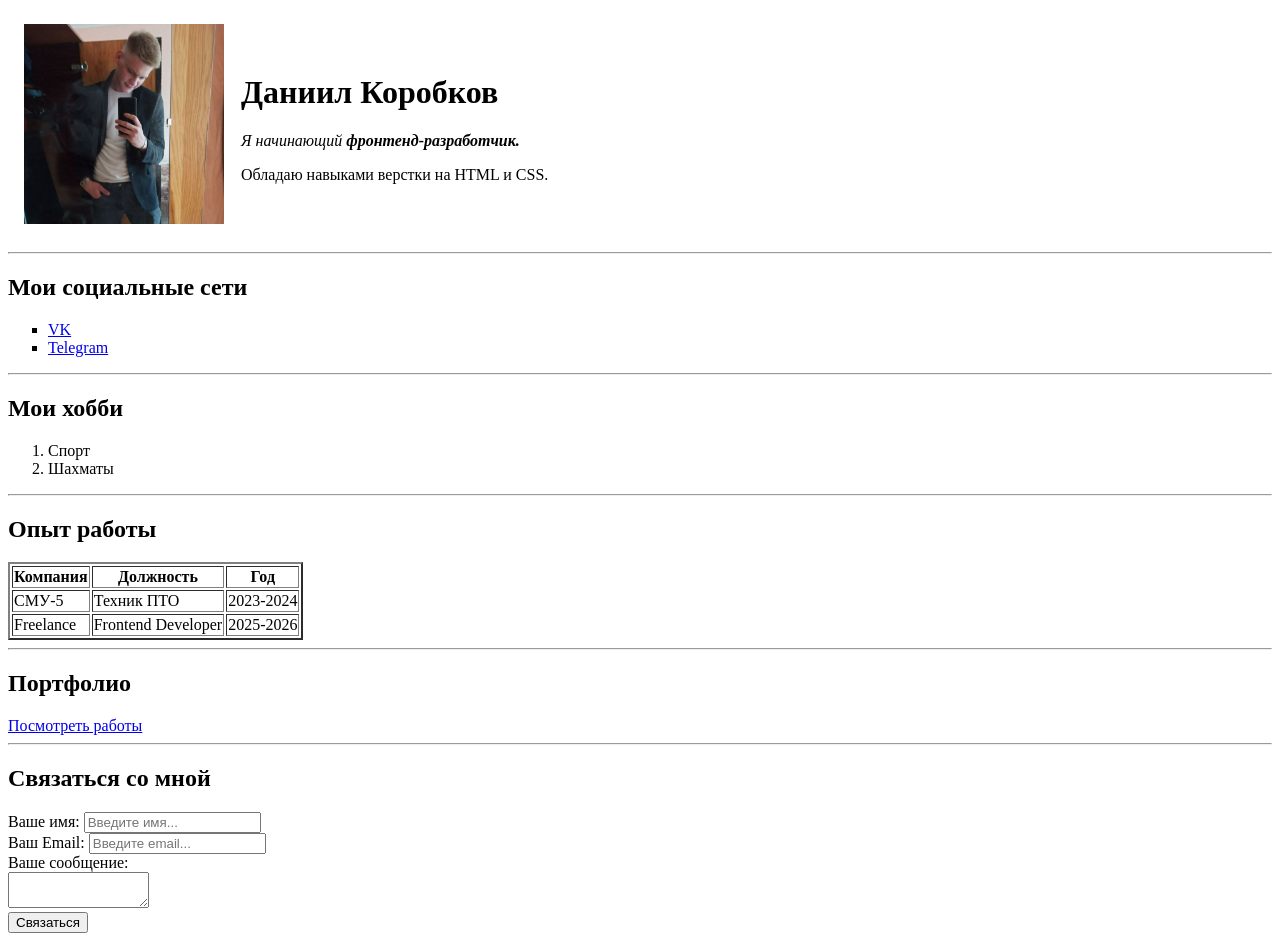
==== index.html @ dbb3c7b7 "Create CV" ====
<!DOCTYPE html>
<html>
<head>
    <meta charset="UTF-8">
    <title>Daniil Resume</title>
</head>
<body>
    <table cellspacing="15">
        <tr>
            <td>
                <img src="Avatar.jpg" width="200" alt="Тут моё фото">
            </td>
            <td>
                <h1>Даниил Коробков</h1>
                <p><em>Я начинающий <strong>фронтенд-разработчик.</strong></em></p>
                <p>Обладаю навыками верстки на HTML и CSS. </p>
            </td>
        </tr>
    </table>

    <hr>

    <h2>Мои социальные сети</h2>

    <ul type="square">
        <li><a href="https://vk.com/korobkov699" target="_blank">VK</a></li>
        <li><a href="https://t.me/Danon699" target="_blank">Telegram</a></li>
    </ul>

    <hr>

    <h2>Мои хобби</h2>

    <ol>
        <li>Спорт</li>
        <li>Шахматы</li>
    </ol>

    <hr>

    <h2>Опыт работы</h2>
    
    <table border="2">
        <thead>
            <tr>
                <th>Компания</th>
                <th>Должность</th>
                <th>Год</th>
            </tr>
        </thead>
        <tbody>
            <tr>
                <td>СМУ-5</td>
                <td>Техник ПТО</td>
                <td>2023-2024</td>
            </tr>
            <tr>
                <td>Freelance</td>
                <td>Frontend Developer</td>
                <td>2025-2026</td>
        </tbody>
        <tfoot></tfoot>
    </table>

    <hr>

    <h2>Портфолио</h2>
    <a href="Portfolio.html">Посмотреть работы</a>

    <hr>

    <h2>Связаться со мной</h2>

    <form action="/">
        <label for="name">Ваше имя:</label>
        <input type="text" id="name" placeholder="Введите имя...">

        <br>

        <label for="email">Ваш Email:</label>
        <input type="email" id="email" placeholder="Введите email...">

        <br>

        <label for="text">Ваше сообщение:</label>
        <br>
        <textarea id="text" rows="2" cols="15"></textarea>

        <br>

        <input type="submit" value="Связаться">
    </form>
</body>
</html>
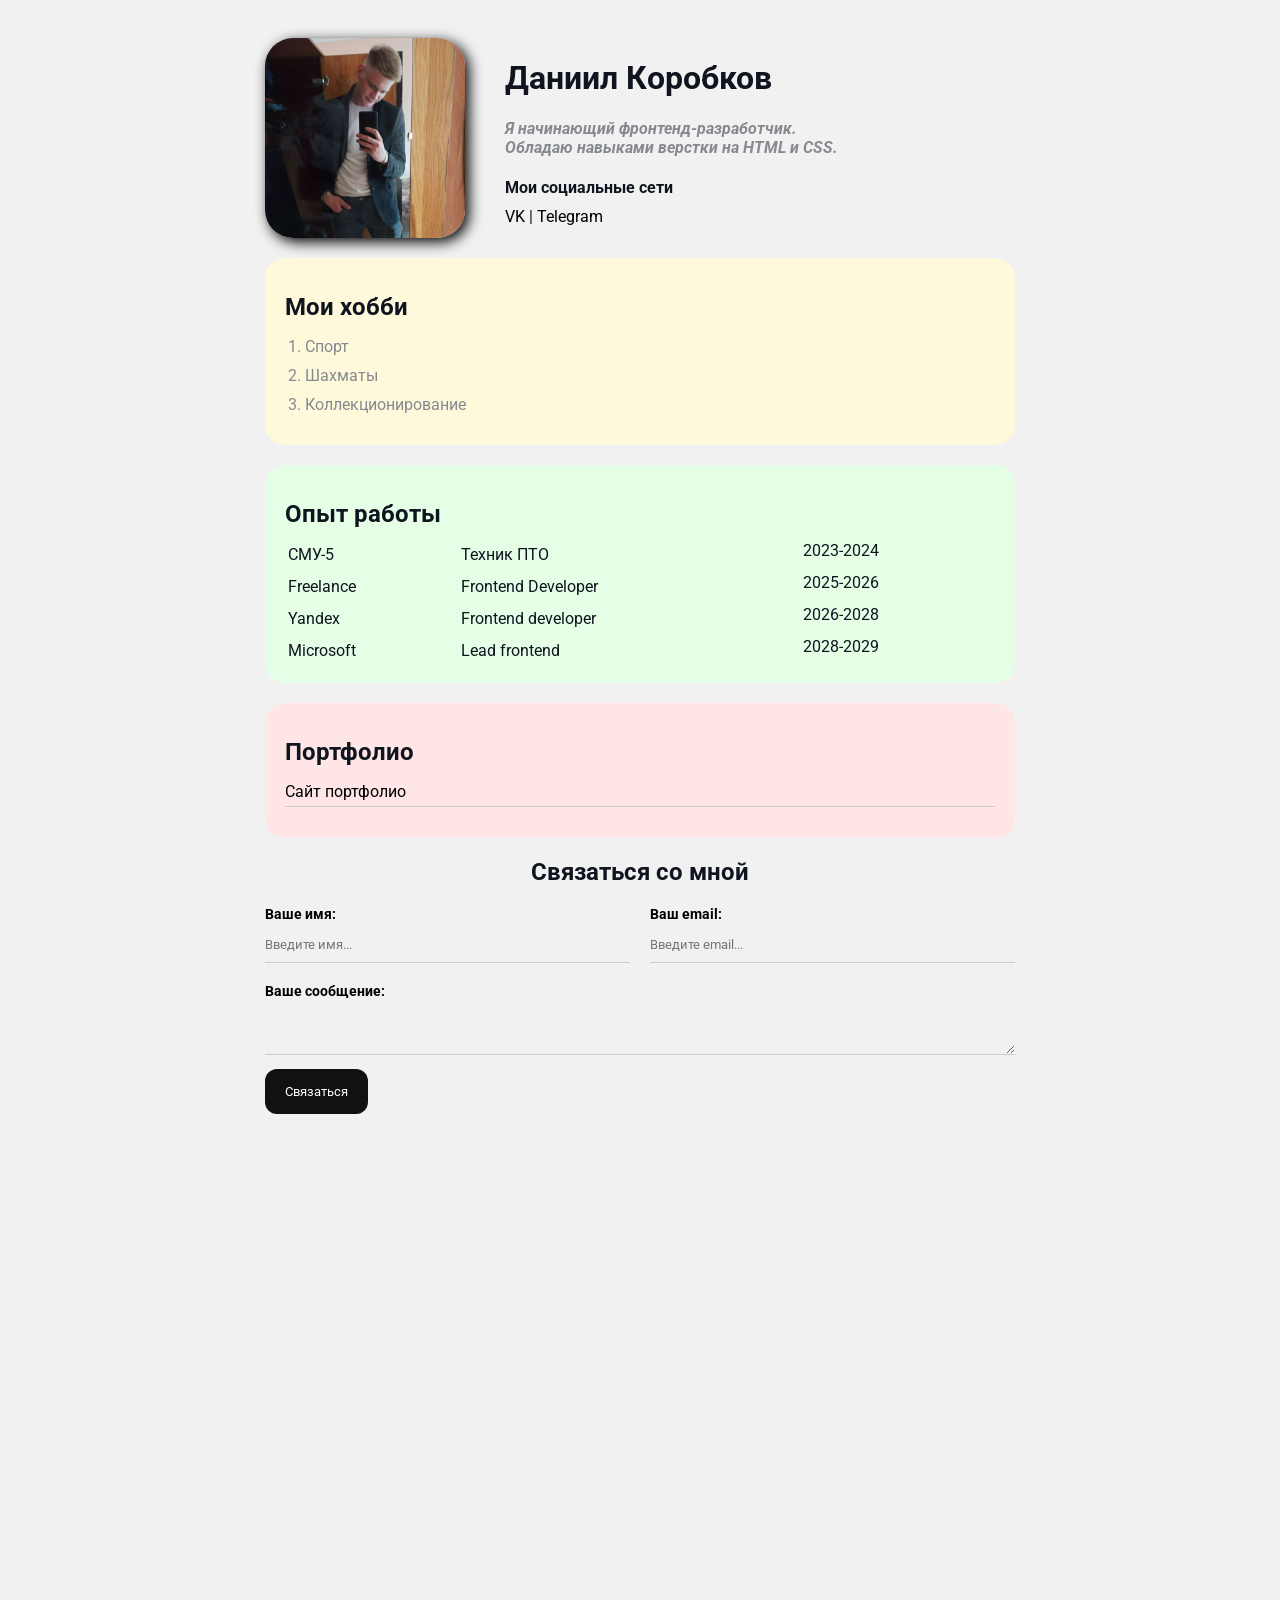
==== commit efac8d10: "Add files via upload" ====
--- a/index.html
+++ b/index.html
@@ -1,94 +1,120 @@
 <!DOCTYPE html>
 <html>
-<head>
+<link>
     <meta charset="UTF-8">
     <title>Daniil Resume</title>
+    <link rel="stylesheet" href="styles.css">
 </head>
 <body>
-    <table cellspacing="15">
-        <tr>
-            <td>
-                <img src="Avatar.jpg" width="200" alt="Тут моё фото">
-            </td>
-            <td>
+
+    <div class="container">
+
+        <div class="info">
+
+            <img src="Avatar.jpg" alt="Тут моё фото" class="avatar">
+            
+            <div class="info-text">
                 <h1>Даниил Коробков</h1>
-                <p><em>Я начинающий <strong>фронтенд-разработчик.</strong></em></p>
+
+                <p>Я начинающий <strong>фронтенд-разработчик.</strong></p>
                 <p>Обладаю навыками верстки на HTML и CSS. </p>
-            </td>
-        </tr>
-    </table>
 
-    <hr>
+                <h4>Мои социальные сети</h4>
 
-    <h2>Мои социальные сети</h2>
+                <a href="https://vk.com/korobkov699" target="_blank">VK</a>
+                |
+                <a href="https://t.me/Danon699" target="_blank">Telegram</a>
+            </div>
 
-    <ul type="square">
-        <li><a href="https://vk.com/korobkov699" target="_blank">VK</a></li>
-        <li><a href="https://t.me/Danon699" target="_blank">Telegram</a></li>
-    </ul>
+        </div>
 
-    <hr>
+        <div class="card bg-yellow">
 
-    <h2>Мои хобби</h2>
+            <h2>Мои хобби</h2>
 
-    <ol>
-        <li>Спорт</li>
-        <li>Шахматы</li>
-    </ol>
+            <ol class="list">
+                <li>Спорт</li>
+                <li>Шахматы</li>
+                <li>Коллекционирование</li>
+            </ol>
+        </div>
 
-    <hr>
+        <div class="card bg-green">
 
-    <h2>Опыт работы</h2>
-    
-    <table border="2">
-        <thead>
-            <tr>
-                <th>Компания</th>
-                <th>Должность</th>
-                <th>Год</th>
-            </tr>
-        </thead>
-        <tbody>
-            <tr>
-                <td>СМУ-5</td>
-                <td>Техник ПТО</td>
-                <td>2023-2024</td>
-            </tr>
-            <tr>
-                <td>Freelance</td>
-                <td>Frontend Developer</td>
-                <td>2025-2026</td>
-        </tbody>
-        <tfoot></tfoot>
-    </table>
+            <h2>Опыт работы</h2>
+            
+            <table class="table">
+                    <tr>
+                        <td>СМУ-5</td>
+                        <td>Техник ПТО</td>
+                        <td>2023-2024</td>
+                    </tr>
+                    <tr>
+                        <td>Freelance</td>
+                        <td>Frontend Developer</td>
+                        <td>2025-2026</td>
+                    </tr>
+                     <tr>
+                        <td>Yandex</td>
+                        <td>Frontend developer</td>
+                        <td>2026-2028</td>
+                    </tr>
+                    <tr>
+                        <td>Microsoft</td>
+                        <td>Lead frontend</td>
+                        <td>2028-2029</td>
+                    </tr>
+            </table>
+        </div>
 
-    <hr>
+        <div class="card bg-red">
+            <h2>Портфолио</h2>
+            <ul class="link-list">
+                <li>
+                    <a href="http://127.0.0.1:5500/index.html">Сайт портфолио</a>
+                </li>
+            </ul>
+        </div>
 
-    <h2>Портфолио</h2>
-    <a href="Portfolio.html">Посмотреть работы</a>
+        <div class="contact">
 
-    <hr>
+            <h2>Связаться со мной</h2>
 
-    <h2>Связаться со мной</h2>
+            <form action="/">
 
-    <form action="/">
-        <label for="name">Ваше имя:</label>
-        <input type="text" id="name" placeholder="Введите имя...">
+                <div class="row">
+                    <div class="form-group">
+                        <label for="name">Ваше имя:</label>
+                        <input type="text" id="name" placeholder="Введите имя...">
+                    </div>
+                    
+                    <div class="form-group">
+                        <label for="email">Ваш email:</label>
+                        <input type="email" id="email" placeholder="Введите email...">
+                    </div>
+                </div>
 
-        <br>
+                <div class="form-group">
+                    <label for="text">Ваше сообщение:</label>
+                    <textarea id="text" rows="2" cols="15"></textarea>
+                </div>
 
-        <label for="email">Ваш Email:</label>
-        <input type="email" id="email" placeholder="Введите email...">
+                <input class="button" type="submit" value="Связаться">
 
-        <br>
+            </form>
+        </div>
 
-        <label for="text">Ваше сообщение:</label>
-        <br>
-        <textarea id="text" rows="2" cols="15"></textarea>
+        <div class="position">
 
-        <br>
+            <div class="box">
 
-        <input type="submit" value="Связаться">
-    </form>
+            </div>
+
+        </div>
+
+    </div>
+
+    <div style="margin-bottom: 500px;"></div>
+
 </body>
 </html>
--- a/styles.css
+++ b/styles.css
@@ -0,0 +1,230 @@
+@import url('https://fonts.googleapis.com/css2?family=Roboto:ital,wght@0,100..900;1,100..900&display=swap');
+
+/* *{
+    padding: 0;
+} */
+
+body {
+    background-color: #f1f1f1;
+    color: #0f141e;
+
+    font-size: 16px;
+    font-weight: normal;
+    font-family: 'Roboto', sans-serif;
+}
+
+a {
+    color: black;
+    text-decoration: none;
+}
+
+a:hover {
+    text-decoration: underline;
+}
+
+a:active {
+    color: blue;
+}
+
+a:visited {
+    color: grey;
+}
+
+.avatar {
+    width: 200px;
+    border-radius: 28px;
+    box-shadow: 4px 4px 14px rgba(0, 0, 0, 025);
+}
+
+.info{
+    display: flex;
+    margin-bottom: 20px;
+}
+
+@media {max-width: 700px;} {
+    .info{
+        text-align: center;
+        display: block;
+    }
+}
+
+.info-text {
+    margin-left: 40px;
+}
+
+.info-text h4 {
+    margin-bottom: 10px;
+}
+
+.info p{
+    color: #86898f;
+    margin: 0;
+    font-style: italic;
+    font-weight: bold;
+    text-decoration: none;
+    /* text-transform: uppercase; */
+    /* letter-spacing: 5px; */
+    /* word-spacing: 42px; */
+}
+
+/* Box Model */
+.container{
+    max-width: 750px;
+    margin: auto;
+    padding-top: 30px;
+}
+
+/*.social{
+    /*background: green;/*
+    /* padding: 15px; */
+    /* padding: 15px 40px; */
+    /* padding: 15px 20px 25px 30px; */
+    /*padding-top: 15;
+    padding-right: 20;
+    padding-bottom: 25;
+    padding-left: 30;
+    border: 5px solid red;
+    border-bottom-style: dotted;
+    border-top-width: 15px;
+    border-right-color: blue;
+    margin: 20px;
+}
+
+.box-model > div{
+    float: left;
+    background: #000;
+    height: 200px;
+    width: 25%;
+    border: 4px solid red;
+    box-sizing: border-box;
+} */
+
+.bg-yellow{
+    background: #fff9dc;
+}
+
+.bg-green{
+    background: #e5ffe7;
+}
+
+.bg-red{
+    background: #ffe5e5;
+}
+
+.card{
+    padding: 15px 20px;
+    margin-bottom: 20px;
+    border-radius: 20px;
+}
+
+.card h2{
+    margin-bottom: 10px;
+}
+
+.list{
+    padding: 0px 20px;
+}
+
+.list li{
+    color: #86898f;
+    margin-bottom: 10px;
+}
+
+.table{
+    width: 100%;
+}
+
+.table .td:nth-child(2),
+.table td:nth-child(3){
+    padding-bottom: 10px;
+}
+
+/*.table .tr:nth-child(even){
+    color: red;
+}*/
+
+.link-list{
+    list-style: none;
+    padding: 0;
+}
+
+.link-list li{
+    margin-bottom: 10px;
+    padding-bottom: 5px;
+    border-bottom: 1px solid #ccc;
+}
+
+.contact h2{
+    text-align: center;
+}
+
+.form-group label{
+    display: block;
+    font-weight: bold;
+    font-size: 14px;
+    color: #000;
+}
+
+.form-group input,
+.form-group textarea{
+    width: 100%;
+    box-sizing: border-box;
+    border: none;
+    background: transparent;
+    border-bottom: 1px solid #ccc;
+    color: #000;
+    padding: 15px 0 10px;
+    outline: none;
+    font-family: inherit;
+}
+
+.row{
+    display: flex;
+    margin-bottom: 20px;
+}
+
+.row > .form-group {
+    width: 50%;
+    
+}
+
+.row > .form-group:first-child {
+    margin-right: 20px;
+}
+
+.button{
+    background: #111;
+    border-radius: 12px;
+    padding: 15px 20px;
+    margin-top: 10px;
+    color: #fff;
+    border: none;
+    font-family: inherit;
+    cursor: pointer;
+}
+
+.button:hover{
+    opacity: 0.9;
+}
+
+/*
+
+.position{
+    position: relative;
+    border: 4px solid black;
+    margin-top: 40px;
+    padding: 20px;
+    height: 300px;
+}
+
+.box{
+    width: 50px;
+    height: 50px;
+    background: lightcoral;
+    border-radius: 50%;
+
+    position: fixed;
+    bottom: 0;
+    bottom: 50px;
+    right: 50px;
+} */
